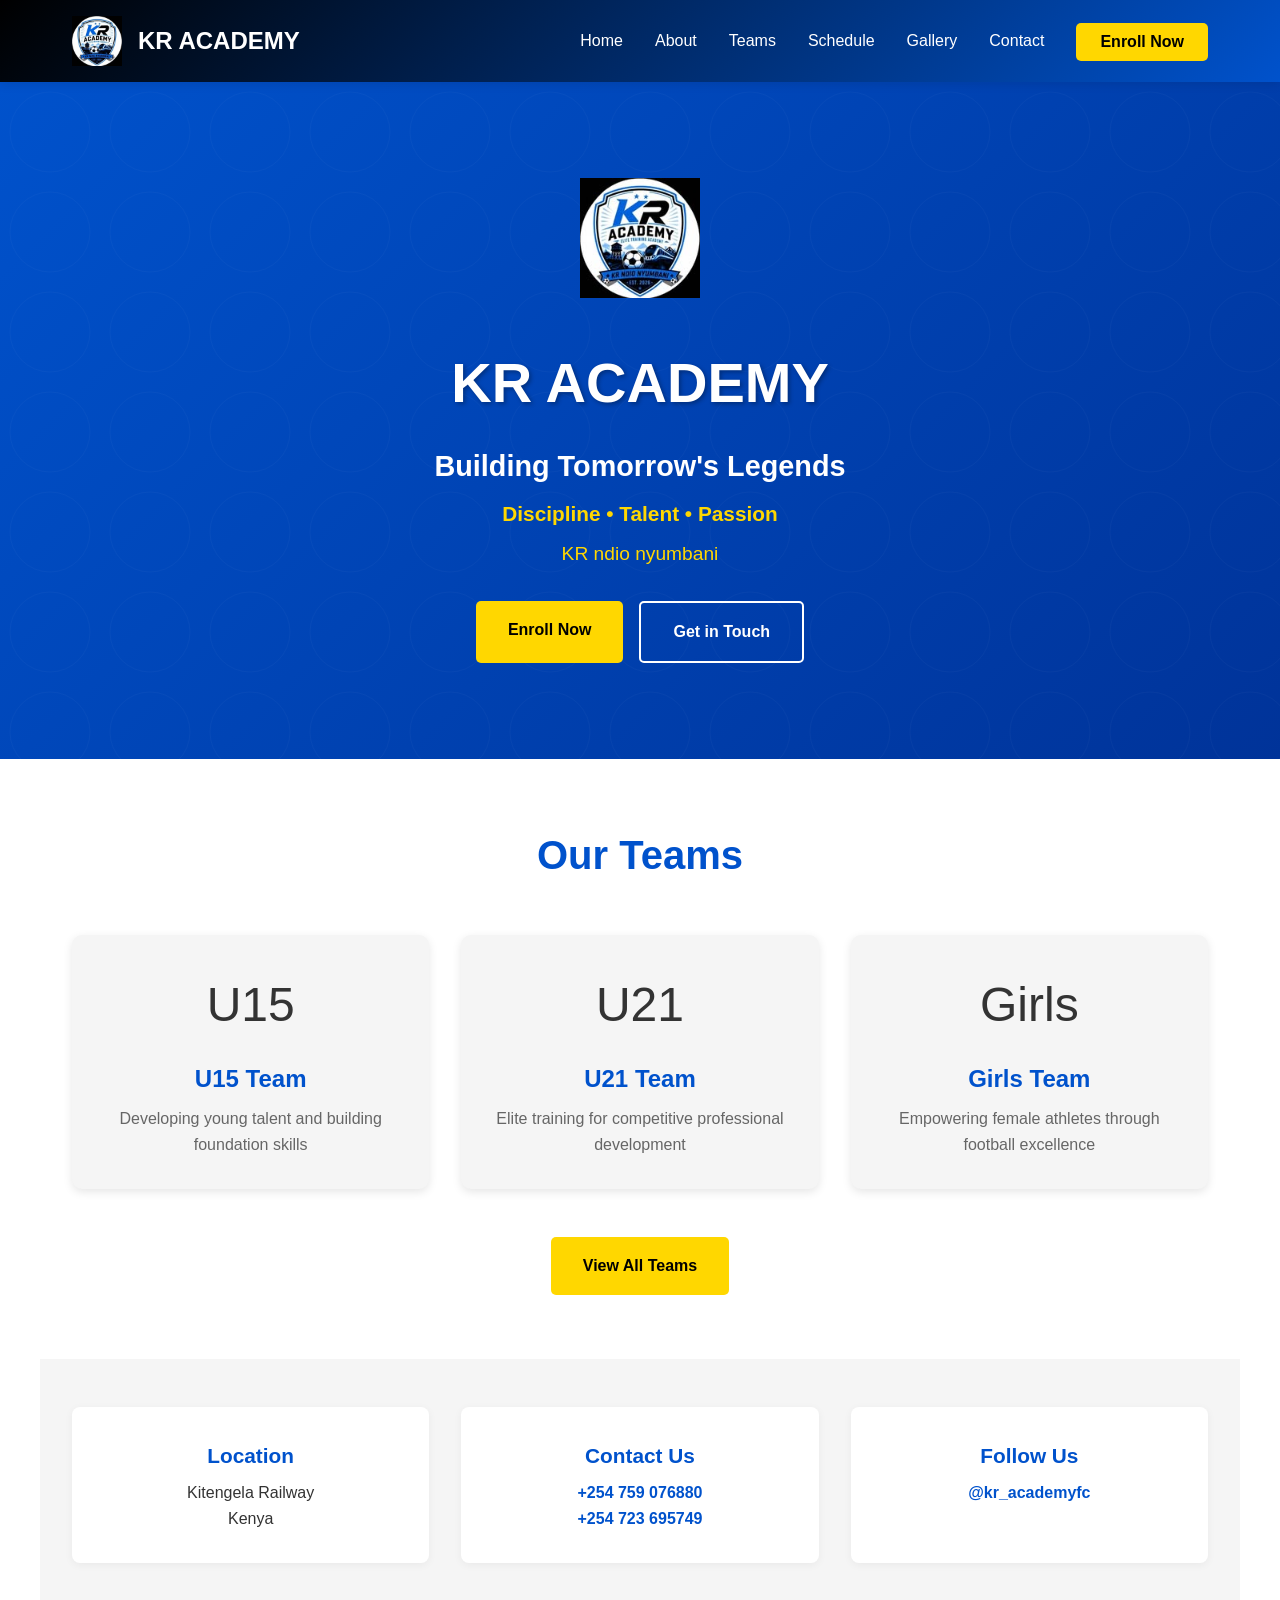
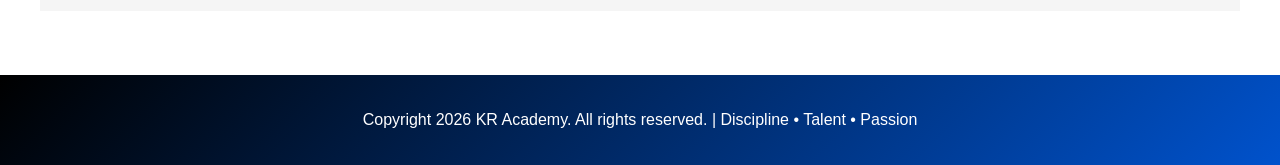
==== complete.html @ 8e480bb6 "Add complete.html single-file website and updates" ====
<!DOCTYPE html>
<html lang="en">
<head>
    <meta charset="UTF-8">
    <meta name="viewport" content="width=device-width, initial-scale=1.0">
    <title>KR Academy - Building Tomorrow's Legends</title>
    <style>
* {
    margin: 0;
    padding: 0;
    box-sizing: border-box;
}

:root {
    --primary-blue: #0052CC;
    --dark-blue: #003399;
    --black: #000000;
    --white: #FFFFFF;
    --gold: #FFD700;
    --light-gray: #F5F5F5;
    --text-dark: #333333;
}

body {
    font-family: 'Segoe UI', Tahoma, Geneva, Verdana, sans-serif;
    line-height: 1.6;
    color: var(--text-dark);
}

/* Navigation */
.navbar {
    background: linear-gradient(135deg, var(--black) 0%, var(--primary-blue) 100%);
    padding: 1rem 0;
    position: sticky;
    top: 0;
    z-index: 1000;
    box-shadow: 0 2px 10px rgba(0, 0, 0, 0.1);
}

.nav-container {
    max-width: 1200px;
    margin: 0 auto;
    padding: 0 2rem;
    display: flex;
    justify-content: space-between;
    align-items: center;
}

.nav-logo {
    display: flex;
    align-items: center;
    gap: 1rem;
    font-weight: bold;
    color: var(--white);
    font-size: 1.5rem;
}

.logo-img {
    height: 50px;
    width: auto;
}

.nav-menu {
    display: flex;
    list-style: none;
    gap: 2rem;
    align-items: center;
}

.nav-link {
    color: var(--white);
    text-decoration: none;
    transition: color 0.3s ease, border-bottom 0.3s ease;
    padding: 0.5rem 0;
    border-bottom: 2px solid transparent;
    cursor: pointer;
}

.nav-link:hover,
.nav-link.active {
    color: var(--gold);
    border-bottom: 2px solid var(--gold);
}

.btn-enroll {
    background: var(--gold);
    color: var(--black);
    padding: 0.6rem 1.5rem;
    border-radius: 5px;
    font-weight: bold;
    transition: all 0.3s ease;
}

.btn-enroll:hover {
    background: #FFC700;
    transform: translateY(-2px);
}

/* Hero Section */
.hero {
    background: linear-gradient(135deg, var(--primary-blue) 0%, var(--dark-blue) 100%);
    color: var(--white);
    padding: 6rem 2rem;
    text-align: center;
    position: relative;
    overflow: hidden;
    min-height: 600px;
    display: flex;
    align-items: center;
    justify-content: center;
}

.hero-overlay {
    position: absolute;
    top: 0;
    left: 0;
    right: 0;
    bottom: 0;
    background: url('data:image/svg+xml,<svg xmlns="http://www.w3.org/2000/svg" width="100" height="100"><circle cx="50" cy="50" r="40" fill="none" stroke="white" stroke-width="1" opacity="0.05"/></svg>');
    opacity: 0.5;
}

.hero-content {
    position: relative;
    z-index: 1;
    max-width: 800px;
}

.hero-crest {
    height: 120px;
    width: auto;
    margin-bottom: 2rem;
    animation: float 3s ease-in-out infinite;
}

@keyframes float {
    0%, 100% { transform: translateY(0px); }
    50% { transform: translateY(-20px); }
}

.hero h1 {
    font-size: 3.5rem;
    margin-bottom: 1rem;
    font-weight: 900;
    text-shadow: 2px 2px 4px rgba(0, 0, 0, 0.3);
}

.hero-subtitle {
    font-size: 1.8rem;
    margin-bottom: 0.5rem;
    font-weight: 600;
}

.hero-motto {
    font-size: 1.3rem;
    margin-bottom: 0.5rem;
    color: var(--gold);
    font-weight: bold;
}

.hero-tagline {
    font-size: 1.2rem;
    margin-bottom: 2rem;
    color: var(--gold);
}

.hero-buttons {
    display: flex;
    gap: 1rem;
    justify-content: center;
    flex-wrap: wrap;
}

/* Buttons */
.btn {
    padding: 1rem 2rem;
    font-size: 1rem;
    font-weight: bold;
    border: none;
    border-radius: 5px;
    cursor: pointer;
    text-decoration: none;
    display: inline-block;
    transition: all 0.3s ease;
}

.btn-primary {
    background: var(--gold);
    color: var(--black);
}

.btn-primary:hover {
    background: #FFC700;
    transform: translateY(-3px);
    box-shadow: 0 5px 15px rgba(255, 215, 0, 0.3);
}

.btn-secondary {
    background: transparent;
    color: var(--white);
    border: 2px solid var(--white);
}

.btn-secondary:hover {
    background: var(--white);
    color: var(--primary-blue);
}

/* Teams Preview */
.teams-preview {
    padding: 4rem 2rem;
    max-width: 1200px;
    margin: 0 auto;
    text-align: center;
}

.teams-preview h2 {
    font-size: 2.5rem;
    margin-bottom: 3rem;
    color: var(--primary-blue);
}

.teams-grid {
    display: grid;
    grid-template-columns: repeat(auto-fit, minmax(280px, 1fr));
    gap: 2rem;
    margin-bottom: 3rem;
}

.team-card {
    background: var(--light-gray);
    padding: 2rem;
    border-radius: 10px;
    box-shadow: 0 3px 10px rgba(0, 0, 0, 0.1);
    transition: all 0.3s ease;
}

.team-card:hover {
    transform: translateY(-10px);
    box-shadow: 0 8px 25px rgba(0, 82, 204, 0.2);
    border-top: 4px solid var(--gold);
}

.team-icon {
    font-size: 3rem;
    margin-bottom: 1rem;
}

.team-card h3 {
    color: var(--primary-blue);
    margin-bottom: 0.5rem;
    font-size: 1.5rem;
}

.team-card p {
    color: #666;
}

/* Quick Info */
.quick-info {
    background: var(--light-gray);
    padding: 3rem 2rem;
    display: grid;
    grid-template-columns: repeat(auto-fit, minmax(250px, 1fr));
    gap: 2rem;
    max-width: 1200px;
    margin: 0 auto;
}

.info-box {
    background: var(--white);
    padding: 2rem;
    border-radius: 8px;
    text-align: center;
    box-shadow: 0 2px 8px rgba(0, 0, 0, 0.05);
}

.info-box h3 {
    color: var(--primary-blue);
    margin-bottom: 0.5rem;
    font-size: 1.3rem;
}

.info-box a {
    color: var(--primary-blue);
    text-decoration: none;
    font-weight: bold;
}

.info-box a:hover {
    color: var(--gold);
}

/* About Page */
.about-section {
    padding: 4rem 2rem;
    max-width: 1200px;
    margin: 0 auto;
}

.about-header {
    text-align: center;
    margin-bottom: 4rem;
}

.about-header h1 {
    font-size: 2.5rem;
    color: var(--primary-blue);
    margin-bottom: 1rem;
}

.about-header p {
    font-size: 1.1rem;
    color: #666;
}

.coaches-grid {
    display: grid;
    grid-template-columns: repeat(auto-fit, minmax(250px, 1fr));
    gap: 2rem;
    margin-top: 3rem;
}

.coach-card {
    background: var(--light-gray);
    padding: 2rem;
    border-radius: 10px;
    text-align: center;
    box-shadow: 0 3px 10px rgba(0, 0, 0, 0.1);
    border-left: 5px solid var(--gold);
}

.coach-icon {
    font-size: 3rem;
    margin-bottom: 1rem;
}

.coach-card h3 {
    color: var(--primary-blue);
    margin-bottom: 0.5rem;
}

.coach-card p {
    color: #666;
    font-size: 0.95rem;
}

/* Teams Page */
.teams-section {
    padding: 4rem 2rem;
    max-width: 1200px;
    margin: 0 auto;
}

.teams-section h1 {
    font-size: 2.5rem;
    color: var(--primary-blue);
    margin-bottom: 3rem;
    text-align: center;
}

.team-detail {
    background: var(--light-gray);
    padding: 3rem;
    margin-bottom: 2rem;
    border-radius: 10px;
    border-left: 6px solid var(--gold);
}

.team-detail h2 {
    color: var(--primary-blue);
    margin-bottom: 1rem;
    font-size: 1.8rem;
}

.team-detail p {
    color: #666;
    line-height: 1.8;
}

/* Schedule Page */
.schedule-section {
    padding: 4rem 2rem;
    max-width: 1200px;
    margin: 0 auto;
}

.schedule-section h1 {
    font-size: 2.5rem;
    color: var(--primary-blue);
    margin-bottom: 3rem;
    text-align: center;
}

.schedule-item {
    background: var(--white);
    border: 2px solid var(--primary-blue);
    padding: 2rem;
    margin-bottom: 2rem;
    border-radius: 8px;
    display: flex;
    align-items: center;
    gap: 2rem;
}

.schedule-day {
    background: var(--primary-blue);
    color: var(--white);
    padding: 1rem;
    border-radius: 5px;
    min-width: 100px;
    text-align: center;
    font-weight: bold;
}

.schedule-details h3 {
    color: var(--primary-blue);
    margin-bottom: 0.5rem;
}

/* Gallery Page */
.gallery-section {
    padding: 4rem 2rem;
    max-width: 1200px;
    margin: 0 auto;
}

.gallery-section h1 {
    font-size: 2.5rem;
    color: var(--primary-blue);
    margin-bottom: 3rem;
    text-align: center;
}

.gallery-grid {
    display: grid;
    grid-template-columns: repeat(auto-fit, minmax(250px, 1fr));
    gap: 2rem;
}

.gallery-item {
    background: var(--light-gray);
    aspect-ratio: 1;
    border-radius: 8px;
    overflow: hidden;
    display: flex;
    align-items: center;
    justify-content: center;
    font-size: 4rem;
    cursor: pointer;
    transition: transform 0.3s ease;
    box-shadow: 0 3px 10px rgba(0, 0, 0, 0.1);
}

.gallery-item:hover {
    transform: scale(1.05);
}

/* Contact Page */
.contact-section {
    padding: 4rem 2rem;
    max-width: 1200px;
    margin: 0 auto;
}

.contact-section h1 {
    font-size: 2.5rem;
    color: var(--primary-blue);
    margin-bottom: 3rem;
    text-align: center;
}

.contact-content {
    display: grid;
    grid-template-columns: 1fr 1fr;
    gap: 3rem;
    margin-bottom: 3rem;
}

.contact-info h2 {
    color: var(--primary-blue);
    margin-bottom: 2rem;
}

.contact-item {
    margin-bottom: 2rem;
}

.contact-item h3 {
    color: var(--primary-blue);
    margin-bottom: 0.5rem;
}

.contact-item p, .contact-item a {
    color: #666;
    text-decoration: none;
    font-size: 1.1rem;
}

.contact-item a:hover {
    color: var(--primary-blue);
    font-weight: bold;
}

/* Form */
.form-group {
    margin-bottom: 1.5rem;
}

label {
    display: block;
    margin-bottom: 0.5rem;
    color: var(--primary-blue);
    font-weight: bold;
}

input, textarea, select {
    width: 100%;
    padding: 0.8rem;
    border: 1px solid #ddd;
    border-radius: 5px;
    font-family: inherit;
    font-size: 1rem;
}

input:focus, textarea:focus, select:focus {
    outline: none;
    border-color: var(--primary-blue);
    box-shadow: 0 0 0 3px rgba(0, 82, 204, 0.1);
}

textarea {
    resize: vertical;
    min-height: 120px;
}

/* Enroll Page */
.enroll-section {
    padding: 4rem 2rem;
    max-width: 800px;
    margin: 0 auto;
}

.enroll-section h1 {
    font-size: 2.5rem;
    color: var(--primary-blue);
    margin-bottom: 3rem;
    text-align: center;
}

.form-container {
    background: var(--light-gray);
    padding: 3rem;
    border-radius: 10px;
    box-shadow: 0 3px 10px rgba(0, 0, 0, 0.1);
}

.form-container h2 {
    color: var(--primary-blue);
    margin-bottom: 2rem;
}

.page-section {
    display: none;
}

.page-section.active {
    display: block;
}

/* Footer */
.footer {
    background: linear-gradient(135deg, var(--black) 0%, var(--primary-blue) 100%);
    color: var(--white);
    text-align: center;
    padding: 2rem;
    margin-top: 4rem;
}

/* Responsive */
@media (max-width: 768px) {
    .nav-menu {
        flex-direction: column;
        gap: 0.5rem;
    }

    .hero h1 {
        font-size: 2.2rem;
    }

    .hero-subtitle {
        font-size: 1.3rem;
    }

    .contact-content {
        grid-template-columns: 1fr;
    }

    .schedule-item {
        flex-direction: column;
        text-align: center;
    }

    .hero-buttons {
        flex-direction: column;
    }

    .btn {
        width: 100%;
    }
}
    </style>
</head>
<body onload="showSection('home')">
    <!-- Navigation -->
    <nav class="navbar">
        <div class="nav-container">
            <div class="nav-logo">
                <img src="crest.png" alt="KR Academy Crest" class="logo-img">
                <span>KR ACADEMY</span>
            </div>
            <ul class="nav-menu">
                <li><a class="nav-link active" onclick="showSection('home')">Home</a></li>
                <li><a class="nav-link" onclick="showSection('about')">About</a></li>
                <li><a class="nav-link" onclick="showSection('teams')">Teams</a></li>
                <li><a class="nav-link" onclick="showSection('schedule')">Schedule</a></li>
                <li><a class="nav-link" onclick="showSection('gallery')">Gallery</a></li>
                <li><a class="nav-link" onclick="showSection('contact')">Contact</a></li>
                <li><a class="nav-link btn-enroll" onclick="showSection('enroll')">Enroll Now</a></li>
            </ul>
        </div>
    </nav>

    <!-- HOME SECTION -->
    <div id="home" class="page-section active">
        <section class="hero">
            <div class="hero-overlay"></div>
            <div class="hero-content">
                <img src="crest.png" alt="KR Academy Crest" class="hero-crest">
                <h1>KR ACADEMY</h1>
                <p class="hero-subtitle">Building Tomorrow's Legends</p>
                <p class="hero-motto">Discipline • Talent • Passion</p>
                <p class="hero-tagline">KR ndio nyumbani</p>
                <div class="hero-buttons">
                    <a class="btn btn-primary" onclick="showSection('enroll')">Enroll Now</a>
                    <a class="btn btn-secondary" onclick="showSection('contact')">Get in Touch</a>
                </div>
            </div>
        </section>

        <section class="teams-preview">
            <h2>Our Teams</h2>
            <div class="teams-grid">
                <div class="team-card">
                    <div class="team-icon">U15</div>
                    <h3>U15 Team</h3>
                    <p>Developing young talent and building foundation skills</p>
                </div>
                <div class="team-card">
                    <div class="team-icon">U21</div>
                    <h3>U21 Team</h3>
                    <p>Elite training for competitive professional development</p>
                </div>
                <div class="team-card">
                    <div class="team-icon">Girls</div>
                    <h3>Girls Team</h3>
                    <p>Empowering female athletes through football excellence</p>
                </div>
            </div>
            <a class="btn btn-primary" onclick="showSection('teams')">View All Teams</a>
        </section>

        <section class="quick-info">
            <div class="info-box">
                <h3>Location</h3>
                <p>Kitengela Railway<br>Kenya</p>
            </div>
            <div class="info-box">
                <h3>Contact Us</h3>
                <p><a href="tel:+254759076880">+254 759 076880</a><br><a href="tel:+254723695749">+254 723 695749</a></p>
            </div>
            <div class="info-box">
                <h3>Follow Us</h3>
                <p><a href="https://www.instagram.com/kr_academyfc/" target="_blank">@kr_academyfc</a></p>
            </div>
        </section>
    </div>

    <!-- ABOUT SECTION -->
    <div id="about" class="page-section">
        <section class="about-section">
            <div class="about-header">
                <h1>About KR Academy</h1>
                <p>Excellence in Football Development and Youth Empowerment</p>
            </div>

            <div style="background: #f9f9f9; padding: 2rem; border-radius: 8px; margin-bottom: 4rem; border-left: 5px solid #FFD700;">
                <h2 style="color: #0052CC; margin-bottom: 1rem;">Our Mission</h2>
                <p style="font-size: 1.1rem; line-height: 1.8;">
                    At KR Academy, we are committed to developing young football talent through discipline, excellence, and passion. 
                    We believe in building tomorrow's legends by combining world-class coaching, modern training methods, and mentorship 
                    that extends beyond the pitch. Our academy is dedicated to creating well-rounded athletes who embody our core values: 
                    Discipline, Talent, and Passion.
                </p>
                <p style="font-size: 1.1rem; line-height: 1.8; margin-top: 1rem;">
                    <strong>KR ndio nyumbani</strong> - KR is home. We create a family atmosphere where every player feels valued and supported 
                    in their journey to excellence.
                </p>
            </div>

            <h2 style="color: #0052CC; margin-bottom: 2rem; font-size: 2rem; text-align: center;">Our Coaching Staff</h2>
            <div class="coaches-grid">
                <div class="coach-card">
                    <div class="coach-icon">Coach</div>
                    <h3>Coach Calvin</h3>
                    <p>Head Coach & Academy Director</p>
                    <p style="margin-top: 0.5rem; font-size: 0.9rem;">Specialized in youth development and tactical training</p>
                </div>
                <div class="coach-card">
                    <div class="coach-icon">Coach</div>
                    <h3>Coach Niky</h3>
                    <p>Assistant Coach - Technical Training</p>
                    <p style="margin-top: 0.5rem; font-size: 0.9rem;">Expert in ball control and dribbling techniques</p>
                </div>
                <div class="coach-card">
                    <div class="coach-icon">Coach</div>
                    <h3>Coach Obaha</h3>
                    <p>Defensive Specialist</p>
                    <p style="margin-top: 0.5rem; font-size: 0.9rem;">Focuses on positioning, discipline, and game awareness</p>
                </div>
                <div class="coach-card">
                    <div class="coach-icon">Coach</div>
                    <h3>Coach Griffins</h3>
                    <p>Fitness & Physical Development Coach</p>
                    <p style="margin-top: 0.5rem; font-size: 0.9rem;">Ensures peak athletic performance and injury prevention</p>
                </div>
            </div>

            <div style="margin-top: 4rem; background: linear-gradient(135deg, #0052CC 0%, #003399 100%); color: white; padding: 3rem; border-radius: 10px; text-align: center;">
                <h2>Why Choose KR Academy?</h2>
                <ul style="list-style: none; margin-top: 1.5rem; text-align: left; display: grid; grid-template-columns: repeat(auto-fit, minmax(250px, 1fr)); gap: 1.5rem;">
                    <li style="padding: 1rem;">World-class coaching staff with years of experience</li>
                    <li style="padding: 1rem;">State-of-the-art training facilities in Kitengela</li>
                    <li style="padding: 1rem;">Structured training programs for U15, U21, and Girls Team</li>
                    <li style="padding: 1rem;">Mentorship beyond football - character development</li>
                    <li style="padding: 1rem;">Competitive matches and tournaments</li>
                    <li style="padding: 1rem;">Professional pathway guidance</li>
                </ul>
            </div>

            <div style="text-align: center; margin-top: 4rem;">
                <h3 style="color: #0052CC; margin-bottom: 1rem;">Ready to Join Us?</h3>
                <a class="btn btn-primary" onclick="showSection('enroll')">Enroll Now</a>
            </div>
        </section>
    </div>

    <!-- TEAMS SECTION -->
    <div id="teams" class="page-section">
        <section class="teams-section">
            <h1>Our Teams</h1>

            <div class="team-detail">
                <h2>U15 Team - Youth Development</h2>
                <p>
                    Our U15 team is where young talent begins their journey at KR Academy. This group focuses on building the 
                    fundamental skills of football while emphasizing discipline, teamwork, and character development. 
                    Our coaching staff works to identify and nurture raw talent, teaching players the technical and tactical 
                    fundamentals they need to succeed at higher levels.
                </p>
                <h3 style="color: #0052CC; margin-top: 1.5rem;">Focus Areas:</h3>
                <ul style="margin-left: 2rem; color: #666;">
                    <li>Ball control and dribbling techniques</li>
                    <li>Basic tactical formations and positions</li>
                    <li>Fitness and endurance development</li>
                    <li>Discipline and team ethic</li>
                    <li>Confidence building through competitive play</li>
                </ul>
            </div>

            <div class="team-detail">
                <h2>U21 Team - Elite Development</h2>
                <p>
                    The U21 team represents the pinnacle of youth football at KR Academy. Players at this level have demonstrated 
                    exceptional skill and commitment. The team competes at a high competitive level and focuses on advanced tactical 
                    awareness, strength, speed, and the mental toughness required for professional football. This is our pathway 
                    to professional opportunities.
                </p>
                <h3 style="color: #0052CC; margin-top: 1.5rem;">Focus Areas:</h3>
                <ul style="margin-left: 2rem; color: #666;">
                    <li>Advanced tactical and positional play</li>
                    <li>Professional-level fitness and conditioning</li>
                    <li>Mental toughness and pressure management</li>
                    <li>Competitive tournament participation</li>
                    <li>Professional development and pathway guidance</li>
                </ul>
            </div>

            <div class="team-detail">
                <h2>Girls Team - Empowerment Through Football</h2>
                <p>
                    Our Girls Team is dedicated to empowering young female athletes through world-class football training and 
                    mentorship. We believe in creating opportunities for girls to excel in sports, develop leadership skills, 
                    and build confidence. The team trains with the same intensity and professionalism as our boys' teams while 
                    fostering an inclusive, supportive environment.
                </p>
                <h3 style="color: #0052CC; margin-top: 1.5rem;">Focus Areas:</h3>
                <ul style="margin-left: 2rem; color: #666;">
                    <li>Technical football excellence</li>
                    <li>Leadership development</li>
                    <li>Female athlete empowerment</li>
                    <li>Competitive match experience</li>
                    <li>Community building and support networks</li>
                </ul>
            </div>

            <div style="text-align: center; margin-top: 4rem; padding: 2rem; background: linear-gradient(135deg, #0052CC 0%, #003399 100%); color: white; border-radius: 10px;">
                <h2>Interested in Joining One of Our Teams?</h2>
                <p style="margin-top: 1rem; font-size: 1.1rem;">All age groups welcome tryouts throughout the year!</p>
                <a class="btn btn-primary" style="margin-top: 1.5rem;" onclick="showSection('enroll')">Apply Now</a>
            </div>
        </section>
    </div>

    <!-- SCHEDULE SECTION -->
    <div id="schedule" class="page-section">
        <section class="schedule-section">
            <h1>Training Schedule</h1>

            <div style="background: #f0f8ff; padding: 2rem; border-radius: 8px; margin-bottom: 3rem; border-left: 5px solid #FFD700;">
                <h2 style="color: #0052CC; margin-bottom: 1rem;">Weekly Training Schedule - Kitengela Railway</h2>
                <p style="color: #666; margin-bottom: 1rem;">All training sessions are held at our state-of-the-art facilities in Kitengela.</p>
            </div>

            <h3 style="color: #0052CC; margin-top: 2rem; margin-bottom: 1.5rem; font-size: 1.5rem;">U15 Team</h3>
            <div class="schedule-item">
                <div class="schedule-day">Monday</div>
                <div class="schedule-details">
                    <h3>Technical Training</h3>
                    <p>4:00 PM - 6:00 PM | Ball control, passing, dribbling drills</p>
                </div>
            </div>

            <div class="schedule-item">
                <div class="schedule-day">Wednesday</div>
                <div class="schedule-details">
                    <h3>Tactical Training</h3>
                    <p>4:00 PM - 6:00 PM | Formations, positioning, game scenarios</p>
                </div>
            </div>

            <div class="schedule-item">
                <div class="schedule-day">Friday</div>
                <div class="schedule-details">
                    <h3>Match Preparation</h3>
                    <p>4:00 PM - 6:00 PM | Game practice, set pieces, team coordination</p>
                </div>
            </div>

            <div class="schedule-item">
                <div class="schedule-day">Saturday</div>
                <div class="schedule-details">
                    <h3>Friendly Match / Tournament</h3>
                    <p>10:00 AM onwards | Competitive match day (when scheduled)</p>
                </div>
            </div>

            <h3 style="color: #0052CC; margin-top: 3rem; margin-bottom: 1.5rem; font-size: 1.5rem;">U21 Team</h3>
            <div class="schedule-item">
                <div class="schedule-day">Tuesday</div>
                <div class="schedule-details">
                    <h3>Strength & Conditioning</h3>
                    <p>5:00 PM - 7:00 PM | Fitness, athletic development, injury prevention</p>
                </div>
            </div>

            <div class="schedule-item">
                <div class="schedule-day">Thursday</div>
                <div class="schedule-details">
                    <h3>Advanced Tactical</h3>
                    <p>5:00 PM - 7:00 PM | Professional-level tactics, game analysis</p>
                </div>
            </div>

            <div class="schedule-item">
                <div class="schedule-day">Saturday/Sunday</div>
                <div class="schedule-details">
                    <h3>Competitive Matches</h3>
                    <p>Morning/Afternoon | League matches, tournaments, friendly games</p>
                </div>
            </div>

            <h3 style="color: #0052CC; margin-top: 3rem; margin-bottom: 1.5rem; font-size: 1.5rem;">Girls Team</h3>
            <div class="schedule-item">
                <div class="schedule-day">Monday</div>
                <div class="schedule-details">
                    <h3>Technical Training</h3>
                    <p>3:30 PM - 5:30 PM | Ball control, dribbling, passing techniques</p>
                </div>
            </div>

            <div class="schedule-item">
                <div class="schedule-day">Wednesday</div>
                <div class="schedule-details">
                    <h3>Team Tactics</h3>
                    <p>3:30 PM - 5:30 PM | Positional play, team coordination</p>
                </div>
            </div>

            <div class="schedule-item">
                <div class="schedule-day">Friday</div>
                <div class="schedule-details">
                    <h3>Game Preparation</h3>
                    <p>3:30 PM - 5:30 PM | Match simulations, confidence building</p>
                </div>
            </div>

            <div class="schedule-item">
                <div class="schedule-day">Saturday</div>
                <div class="schedule-details">
                    <h3>Match Day</h3>
                    <p>10:00 AM onwards | League or friendly matches</p>
                </div>
            </div>

            <div style="background: #fffaf0; padding: 2rem; border-radius: 8px; margin-top: 3rem; border-left: 5px solid #FFD700;">
                <h3 style="color: #0052CC; margin-bottom: 1rem;">Important Dates</h3>
                <ul style="color: #666; line-height: 2;">
                    <li>Monthly tournaments and friendly matches scheduled throughout the year</li>
                    <li>Training camps during school holidays</li>
                    <li>Annual academy showcase event</li>
                    <li>Contact us for specific tournament dates</li>
                </ul>
            </div>

            <div style="text-align: center; margin-top: 3rem;">
                <a class="btn btn-primary" onclick="showSection('contact')">Get Schedule Details</a>
            </div>
        </section>
    </div>

    <!-- GALLERY SECTION -->
    <div id="gallery" class="page-section">
        <section class="gallery-section">
            <h1>Gallery</h1>
            <p style="text-align: center; color: #666; margin-bottom: 3rem; font-size: 1.1rem;">
                Follow our journey and team moments on Instagram: <a href="https://www.instagram.com/kr_academyfc/" target="_blank" style="color: #0052CC; font-weight: bold;">@kr_academyfc</a>
            </p>

            <div class="gallery-grid">
                <div class="gallery-item">Stadium</div>
                <div class="gallery-item">Soccer</div>
                <div class="gallery-item">Trophy</div>
                <div class="gallery-item">Team</div>
                <div class="gallery-item">Target</div>
                <div class="gallery-item">Power</div>
                <div class="gallery-item">Fire</div>
                <div class="gallery-item">Star</div>
            </div>

            <div style="background: linear-gradient(135deg, #0052CC 0%, #003399 100%); color: white; padding: 3rem; margin-top: 4rem; border-radius: 10px; text-align: center;">
                <h2>Follow Us on Instagram</h2>
                <p style="margin-top: 1rem; font-size: 1.1rem;">See live updates, training videos, match highlights, and team moments!</p>
                <a href="https://www.instagram.com/kr_academyfc/" target="_blank" class="btn btn-primary" style="margin-top: 1.5rem;">
                    @kr_academyfc
                </a>
            </div>

            <div style="background: #f9f9f9; padding: 2rem; margin-top: 3rem; border-radius: 8px; border-left: 5px solid #FFD700;">
                <h3 style="color: #0052CC; margin-bottom: 1rem;">Gallery Coming Soon!</h3>
                <p style="color: #666;">
                    We're updating our photo and video gallery regularly. Check back soon for training sessions, match highlights, 
                    team celebrations, and academy events. Follow us on Instagram for real-time updates and exclusive content!
                </p>
            </div>
        </section>
    </div>

    <!-- CONTACT SECTION -->
    <div id="contact" class="page-section">
        <section class="contact-section">
            <h1>Get In Touch</h1>

            <div class="contact-content">
                <div class="contact-info">
                    <h2>Contact Information</h2>
                    
                    <div class="contact-item">
                        <h3>Phone</h3>
                        <p>Main: <a href="tel:+254759076880">+254 759 076880</a></p>
                        <p>Alt: <a href="tel:+254723695749">+254 723 695749</a></p>
                    </div>

                    <div class="contact-item">
                        <h3>Location</h3>
                        <p>Kitengela Railway<br>Kenya</p>
                    </div>

                    <div class="contact-item">
                        <h3>Social Media</h3>
                        <p><a href="https://www.instagram.com/kr_academyfc/" target="_blank">@kr_academyfc</a></p>
                    </div>

                    <div class="contact-item">
                        <h3>Office Hours</h3>
                        <p>Monday - Friday: 9:00 AM - 6:00 PM<br>Saturday: 8:00 AM - 5:00 PM<br>Sunday: By appointment</p>
                    </div>
                </div>

                <div>
                    <h2>Send us a Message</h2>
                    <form class="form-container" onsubmit="handleContactSubmit(event)">
                        <div class="form-group">
                            <label for="contact-name">Full Name *</label>
                            <input type="text" id="contact-name" name="name" required>
                        </div>

                        <div class="form-group">
                            <label for="contact-email">Email Address *</label>
                            <input type="email" id="contact-email" name="email" required>
                        </div>

                        <div class="form-group">
                            <label for="contact-phone">Phone Number</label>
                            <input type="tel" id="contact-phone" name="phone">
                        </div>

                        <div class="form-group">
                            <label for="contact-subject">Subject *</label>
                            <input type="text" id="contact-subject" name="subject" required>
                        </div>

                        <div class="form-group">
                            <label for="contact-message">Message *</label>
                            <textarea id="contact-message" name="message" required></textarea>
                        </div>

                        <button type="submit" class="btn btn-primary" style="width: 100%;">Send Message</button>
                    </form>
                    <p style="margin-top: 1rem; color: #666; font-size: 0.9rem;">* Required fields</p>
                </div>
            </div>

            <div style="background: linear-gradient(135deg, #0052CC 0%, #003399 100%); color: white; padding: 3rem; margin-top: 4rem; border-radius: 10px; text-align: center;">
                <h2>Ready to Join KR Academy?</h2>
                <p style="margin-top: 1rem; font-size: 1.1rem;">Start your football journey with us today!</p>
                <a class="btn btn-primary" style="margin-top: 1.5rem;" onclick="showSection('enroll')">Enroll Now</a>
            </div>
        </section>
    </div>

    <!-- ENROLL SECTION -->
    <div id="enroll" class="page-section">
        <section class="enroll-section">
            <h1>Enroll at KR Academy</h1>
            <p style="text-align: center; color: #666; margin-bottom: 2rem; font-size: 1.1rem;">
                Join KR Academy and start your journey to becoming a legend. Fill out the form below to apply.
            </p>

            <div class="form-container">
                <h2>Enrollment Application Form</h2>
                <form onsubmit="handleEnrollmentSubmit(event)">
                    <h3 style="color: #0052CC; margin-top: 1.5rem; margin-bottom: 1rem;">Personal Information</h3>

                    <div class="form-group">
                        <label for="fullname">Full Name *</label>
                        <input type="text" id="fullname" name="fullname" required>
                    </div>

                    <div class="form-group">
                        <label for="dob">Date of Birth *</label>
                        <input type="date" id="dob" name="dob" required>
                    </div>

                    <div class="form-group">
                        <label for="gender">Gender *</label>
                        <select id="gender" name="gender" required>
                            <option value="">Select Gender</option>
                            <option value="male">Male</option>
                            <option value="female">Female</option>
                            <option value="other">Other</option>
                        </select>
                    </div>

                    <div class="form-group">
                        <label for="enroll-email">Email Address *</label>
                        <input type="email" id="enroll-email" name="email" required>
                    </div>

                    <div class="form-group">
                        <label for="enroll-phone">Phone Number *</label>
                        <input type="tel" id="enroll-phone" name="phone" required>
                    </div>

                    <h3 style="color: #0052CC; margin-top: 1.5rem; margin-bottom: 1rem;">Guardian/Parent Information</h3>

                    <div class="form-group">
                        <label for="guardian">Guardian/Parent Name *</label>
                        <input type="text" id="guardian" name="guardian" required>
                    </div>

                    <div class="form-group">
                        <label for="guardian-phone">Guardian Phone Number *</label>
                        <input type="tel" id="guardian-phone" name="guardian-phone" required>
                    </div>

                    <div class="form-group">
                        <label for="address">Home Address *</label>
                        <input type="text" id="address" name="address" required>
                    </div>

                    <h3 style="color: #0052CC; margin-top: 1.5rem; margin-bottom: 1rem;">Football Information</h3>

                    <div class="form-group">
                        <label for="age-group">Age Group / Team Interest *</label>
                        <select id="age-group" name="age-group" required>
                            <option value="">Select Team</option>
                            <option value="u15">U15 Team (Youth Development)</option>
                            <option value="u21">U21 Team (Elite Development)</option>
                            <option value="girls">Girls Team (All Ages)</option>
                        </select>
                    </div>

                    <div class="form-group">
                        <label for="position">Preferred Position(s) *</label>
                        <select id="position" name="position" required>
                            <option value="">Select Position</option>
                            <option value="goalkeeper">Goalkeeper</option>
                            <option value="defender">Defender</option>
                            <option value="midfielder">Midfielder</option>
                            <option value="forward">Forward</option>
                            <option value="flexible">Flexible/Multiple Positions</option>
                        </select>
                    </div>

                    <div class="form-group">
                        <label for="experience">Football Experience Level *</label>
                        <select id="experience" name="experience" required>
                            <option value="">Select Level</option>
                            <option value="beginner">Beginner (Learning basics)</option>
                            <option value="intermediate">Intermediate (Club experience)</option>
                            <option value="advanced">Advanced (Competitive experience)</option>
                            <option value="elite">Elite (High-level competition)</option>
                        </select>
                    </div>

                    <div class="form-group">
                        <label for="clubs">Previous Clubs/Teams (if any)</label>
                        <input type="text" id="clubs" name="clubs" placeholder="Optional">
                    </div>

                    <h3 style="color: #0052CC; margin-top: 1.5rem; margin-bottom: 1rem;">Health & Agreement</h3>

                    <div class="form-group">
                        <label for="medical-conditions">Any Medical Conditions We Should Know? *</label>
                        <textarea id="medical-conditions" name="medical-conditions" placeholder="Add any relevant health information"></textarea>
                    </div>

                    <div class="form-group">
                        <label style="display: flex; align-items: center; gap: 0.5rem;">
                            <input type="checkbox" id="agreement" name="agreement" required>
                            <span>I agree to KR Academy's terms and conditions and code of conduct *</span>
                        </label>
                    </div>

                    <div class="form-group">
                        <label style="display: flex; align-items: center; gap: 0.5rem;">
                            <input type="checkbox" id="newsletter" name="newsletter">
                            <span>Subscribe to KR Academy updates and news</span>
                        </label>
                    </div>

                    <button type="submit" class="btn btn-primary" style="width: 100%; margin-top: 1.5rem; padding: 1rem;">Submit Enrollment Application</button>
                </form>

                <p style="margin-top: 1.5rem; color: #666; font-size: 0.9rem;">
                    * Required fields. After submission, our coaching staff will review your application and get in touch within 3-5 business days.
                </p>
            </div>

            <div style="background: #f0f8ff; padding: 2rem; margin-top: 3rem; border-radius: 8px; border-left: 5px solid #FFD700;">
                <h3 style="color: #0052CC; margin-bottom: 1rem;">What Happens Next?</h3>
                <ol style="color: #666; line-height: 2; margin-left: 1.5rem;">
                    <li>Application Review: Our coaching staff reviews your application (3-5 business days)</li>
                    <li>Trial Training: You'll be invited for a trial session to assess your skills</li>
                    <li>Placement: We'll discuss the best team fit for your level and goals</li>
                    <li>Welcome to KR Academy: Join our family and start your football journey!</li>
                </ol>
            </div>

            <div style="text-align: center; margin-top: 3rem;">
                <h3 style="color: #0052CC;">Questions?</h3>
                <p style="color: #666; margin-bottom: 1rem;">
                    Contact us at <a href="tel:+254759076880" style="color: #0052CC; font-weight: bold;">+254 759 076880</a> or 
                    <a href="tel:+254723695749" style="color: #0052CC; font-weight: bold;">+254 723 695749</a>
                </p>
                <a class="btn btn-secondary" onclick="showSection('contact')">Contact Page</a>
            </div>
        </section>
    </div>

    <!-- Footer -->
    <footer class="footer">
        <p>Copyright 2026 KR Academy. All rights reserved. | Discipline • Talent • Passion</p>
    </footer>

    <script>
        function showSection(sectionId) {
            var sections = document.querySelectorAll('.page-section');
            sections.forEach(function(section) {
                section.classList.remove('active');
            });
            document.getElementById(sectionId).classList.add('active');
            
            var navLinks = document.querySelectorAll('.nav-link');
            navLinks.forEach(function(link) {
                link.classList.remove('active');
            });
            event.target.classList.add('active');
            
            window.scrollTo(0, 0);
        }

        function handleContactSubmit(e) {
            e.preventDefault();
            alert('Thank you for your message! We will get back to you soon.');
            e.target.reset();
        }

        function handleEnrollmentSubmit(e) {
            e.preventDefault();
            var fullname = document.getElementById('fullname').value;
            alert('Thank you for your enrollment application, ' + fullname + '! We have received your application and will review it shortly. Our coaching staff will contact you within 3-5 business days to schedule your trial session. KR Academy | Building Tomorrow\'s Legends');
            e.target.reset();
        }
    </script>
</body>
</html>
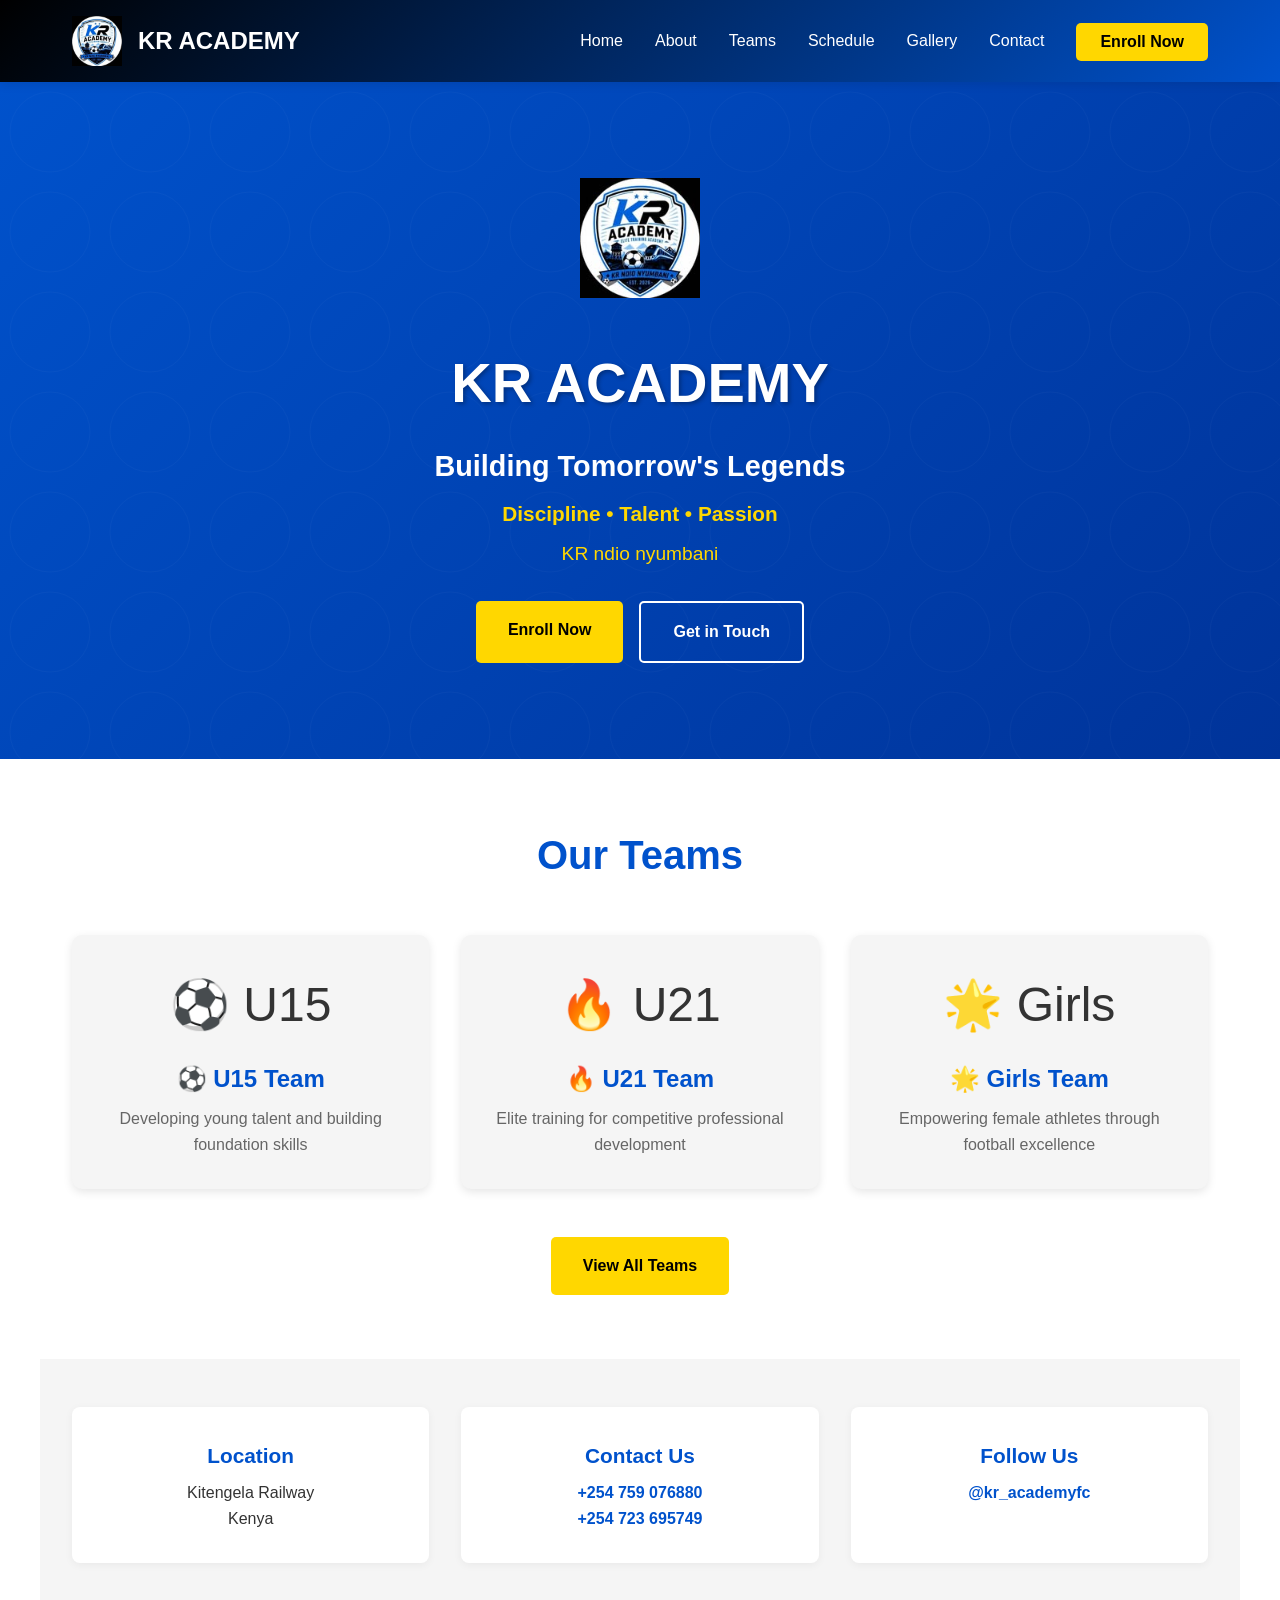
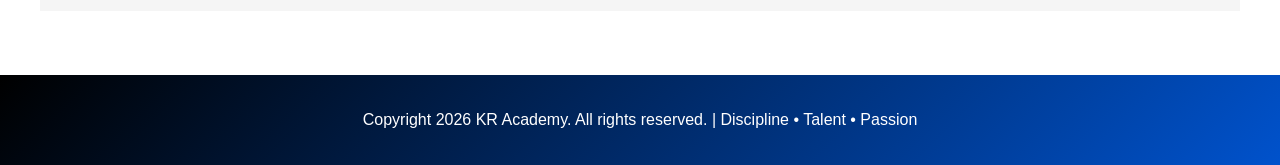
==== commit 65b2fce3: "Embed crest and add team emojis to complete.html" ====
--- a/complete.html
+++ b/complete.html
@@ -616,7 +616,7 @@
     <nav class="navbar">
         <div class="nav-container">
             <div class="nav-logo">
-                <img src="crest.png" alt="KR Academy Crest" class="logo-img">
+                <img src="[data-uri]" alt="KR Academy Crest" class="logo-img">
                 <span>KR ACADEMY</span>
             </div>
             <ul class="nav-menu">
@@ -636,7 +636,7 @@
         <section class="hero">
             <div class="hero-overlay"></div>
             <div class="hero-content">
-                <img src="crest.png" alt="KR Academy Crest" class="hero-crest">
+                <img src="[data-uri]" alt="KR Academy Crest" class="hero-crest">
                 <h1>KR ACADEMY</h1>
                 <p class="hero-subtitle">Building Tomorrow's Legends</p>
                 <p class="hero-motto">Discipline • Talent • Passion</p>
@@ -652,18 +652,18 @@
             <h2>Our Teams</h2>
             <div class="teams-grid">
                 <div class="team-card">
-                    <div class="team-icon">U15</div>
-                    <h3>U15 Team</h3>
+                    <div class="team-icon">⚽ U15</div>
+                    <h3>⚽ U15 Team</h3>
                     <p>Developing young talent and building foundation skills</p>
                 </div>
                 <div class="team-card">
-                    <div class="team-icon">U21</div>
-                    <h3>U21 Team</h3>
+                    <div class="team-icon">🔥 U21</div>
+                    <h3>🔥 U21 Team</h3>
                     <p>Elite training for competitive professional development</p>
                 </div>
                 <div class="team-card">
-                    <div class="team-icon">Girls</div>
-                    <h3>Girls Team</h3>
+                    <div class="team-icon">🌟 Girls</div>
+                    <h3>🌟 Girls Team</h3>
                     <p>Empowering female athletes through football excellence</p>
                 </div>
             </div>
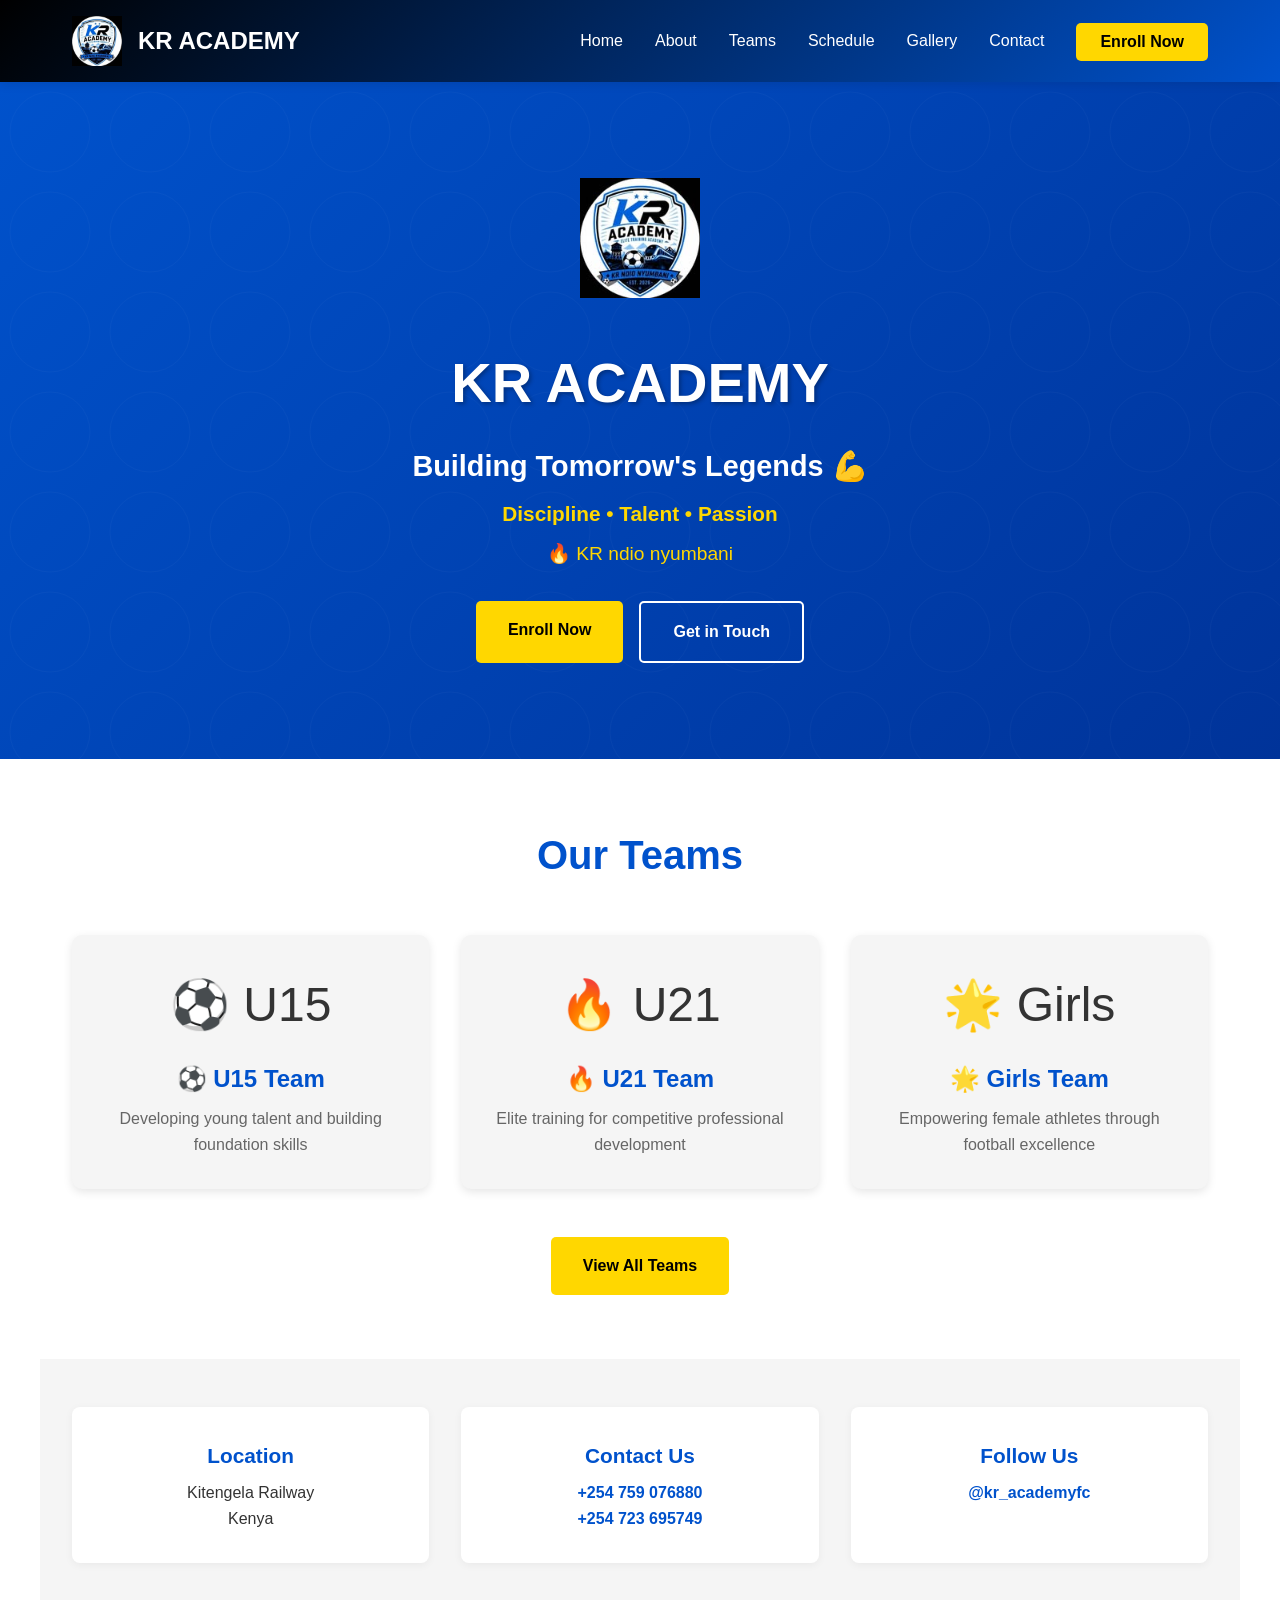
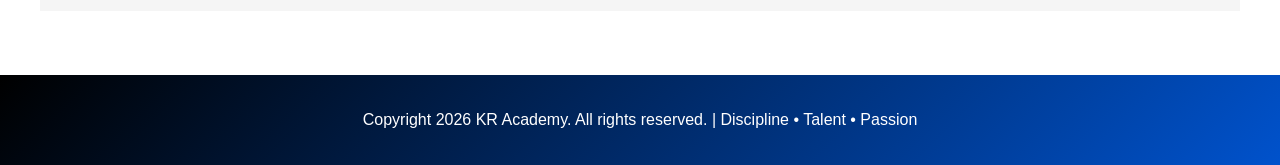
==== commit 146e268b: "Add hero emojis and update tagline in complete.html" ====
--- a/complete.html
+++ b/complete.html
@@ -638,9 +638,9 @@
             <div class="hero-content">
                 <img src="[data-uri]" alt="KR Academy Crest" class="hero-crest">
                 <h1>KR ACADEMY</h1>
-                <p class="hero-subtitle">Building Tomorrow's Legends</p>
+                <p class="hero-subtitle">Building Tomorrow's Legends 💪</p>
                 <p class="hero-motto">Discipline • Talent • Passion</p>
-                <p class="hero-tagline">KR ndio nyumbani</p>
+                <p class="hero-tagline">🔥 KR ndio nyumbani</p>
                 <div class="hero-buttons">
                     <a class="btn btn-primary" onclick="showSection('enroll')">Enroll Now</a>
                     <a class="btn btn-secondary" onclick="showSection('contact')">Get in Touch</a>
